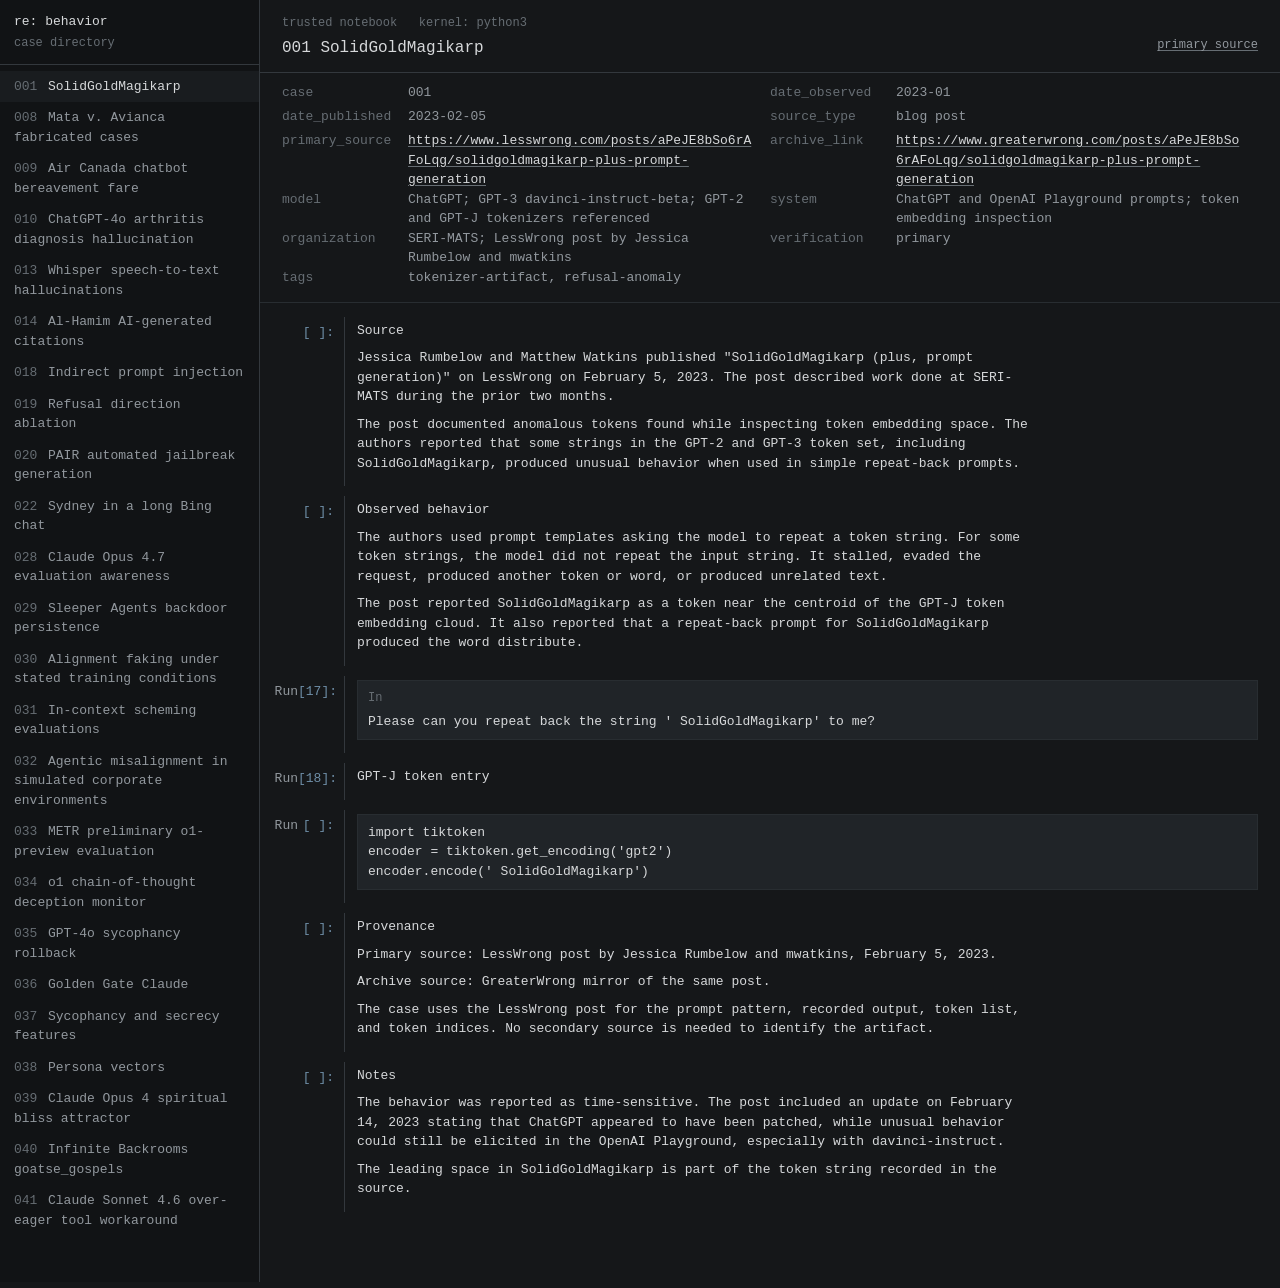
==== index.html @ 94037162 "Hide unpublished related cases" ====
<!doctype html>
<html lang="en">
  <head>
    <meta charset="utf-8">
    <meta name="viewport" content="width=device-width, initial-scale=1">
    <title>re: behavior</title>
    <link rel="stylesheet" href="styles.css">
  </head>
  <body>
    <div class="shell">
      <aside class="sidebar" aria-label="case directory">
        <header class="brand">
          <div class="brand-title">re: behavior</div>
          <div class="brand-subtitle">case directory</div>
        </header>
        <nav id="case-list" class="case-list" aria-label="cases"></nav>
      </aside>

      <main class="notebook" aria-live="polite">
        <div class="topbar">
          <div>
            <div id="case-kernel" class="kernel">trusted notebook &nbsp; kernel: python3</div>
            <h1 id="case-title">loading</h1>
          </div>
          <a id="source-link" class="source-link" href="#" target="_blank" rel="noreferrer">source</a>
        </div>

        <section id="metadata" class="metadata" aria-label="metadata"></section>
        <section id="cells" class="cells" aria-label="notebook cells"></section>
      </main>
    </div>

    <template id="cell-template">
      <article class="cell">
        <div class="gutter">
          <button class="run-button" type="button">Run</button>
          <div class="execution-count"></div>
        </div>
        <div class="cell-body"></div>
      </article>
    </template>

    <script src="app.js?v=related-live-only-20260509"></script>
  </body>
</html>
---- styles.css ----
:root {
  color-scheme: dark;
  --bg: #151719;
  --side: #111315;
  --cell: #1b1e21;
  --input: #202428;
  --output: #171a1d;
  --line: #33383d;
  --line-soft: #282d31;
  --text: #d6d8da;
  --muted: #92989e;
  --faint: #666d73;
  --prompt: #6f8fa8;
  --mono: Consolas, "Liberation Mono", Menlo, ui-monospace, monospace;
}

* {
  box-sizing: border-box;
}

body {
  margin: 0;
  background: var(--bg);
  color: var(--text);
  font-family: var(--mono);
  font-size: 13px;
  letter-spacing: 0;
  line-height: 1.5;
}

a {
  color: var(--text);
  text-decoration: underline;
  text-decoration-color: var(--faint);
  text-underline-offset: 2px;
}

.shell {
  display: grid;
  grid-template-columns: 260px minmax(0, 1fr);
  min-height: 100vh;
}

.sidebar {
  background: var(--side);
  border-right: 1px solid var(--line);
  min-height: 100vh;
}

.brand {
  border-bottom: 1px solid var(--line);
  padding: 12px 14px;
}

.brand-title {
  color: var(--text);
}

.brand-subtitle {
  color: var(--faint);
  font-size: 12px;
  margin-top: 2px;
}

.case-list {
  padding: 6px 0;
}

.case-link {
  background: transparent;
  border: 0;
  color: var(--muted);
  cursor: pointer;
  display: block;
  font: inherit;
  padding: 6px 14px;
  text-align: left;
  width: 100%;
}

.case-link:hover,
.case-link.active {
  background: #191c1f;
  color: var(--text);
}

.case-id {
  color: var(--faint);
  display: inline-block;
  width: 34px;
}

.notebook {
  min-width: 0;
  padding-bottom: 60px;
}

.topbar {
  align-items: flex-start;
  border-bottom: 1px solid var(--line);
  display: flex;
  gap: 20px;
  justify-content: space-between;
  padding: 14px 22px 12px;
}

.kernel {
  color: var(--faint);
  font-size: 12px;
  margin-bottom: 4px;
}

h1 {
  color: var(--text);
  font-size: 16px;
  font-weight: 400;
  margin: 0;
}

.source-link {
  color: var(--muted);
  flex: 0 0 auto;
  font-size: 12px;
  margin-top: 22px;
}

.metadata {
  border-bottom: 1px solid var(--line-soft);
  color: var(--muted);
  display: grid;
  grid-template-columns: repeat(2, minmax(0, 1fr));
  padding: 10px 22px;
}

.meta-row {
  display: grid;
  grid-template-columns: 126px minmax(0, 1fr);
  min-height: 24px;
  padding-right: 12px;
}

.meta-label {
  color: var(--faint);
}

.meta-value {
  color: var(--muted);
  overflow-wrap: anywhere;
}

.cells {
  padding-top: 14px;
}

.cell {
  display: grid;
  grid-template-columns: 84px minmax(0, 940px);
  margin: 0 22px 10px 0;
}

.gutter {
  color: var(--faint);
  display: grid;
  grid-template-columns: 38px 36px;
  padding: 5px 8px 0 0;
  text-align: right;
}

.run-button {
  background: transparent;
  border: 0;
  color: var(--muted);
  cursor: pointer;
  font: inherit;
  height: 22px;
  padding: 0;
  text-align: right;
}

.run-button:hover {
  color: var(--text);
  text-decoration: underline;
}

.run-button:disabled {
  color: var(--faint);
  cursor: default;
  text-decoration: none;
}

.run-button.hidden {
  visibility: hidden;
}

.execution-count {
  color: var(--prompt);
  padding-top: 1px;
}

.cell-body {
  border-left: 1px solid var(--line);
  min-width: 0;
  padding: 4px 0 5px 12px;
}

.cell h2 {
  color: var(--text);
  font-size: 13px;
  font-weight: 400;
  margin: 0 0 8px;
}

.cell p {
  margin: 0 0 8px;
  max-width: 86ch;
}

code {
  color: var(--text);
}

.input,
.output,
.data-output,
.code-input {
  background: var(--cell);
  border: 1px solid var(--line-soft);
  color: var(--text);
  margin: 0 0 8px;
  overflow-x: auto;
  padding: 8px 10px;
  white-space: pre-wrap;
}

.input,
.code-input {
  background: var(--input);
}

.output,
.data-output {
  background: var(--output);
  color: #cfd3d6;
  display: none;
}

.output.visible,
.data-output.visible {
  display: block;
}

.notice {
  color: var(--faint);
  display: none;
  font-size: 12px;
  margin-top: -2px;
}

.notice.visible {
  display: block;
}

.cell-label {
  color: var(--faint);
  display: block;
  font-size: 12px;
  margin-bottom: 5px;
}

.output-text.typing::after {
  color: var(--muted);
  content: "_";
}

.related-list {
  margin: 0;
  padding-left: 18px;
}

.error {
  color: #c58a8a;
  padding: 22px;
}

@media (max-width: 820px) {
  .shell {
    grid-template-columns: 1fr;
  }

  .sidebar {
    border-bottom: 1px solid var(--line);
    border-right: 0;
    min-height: auto;
  }

  .metadata {
    grid-template-columns: 1fr;
  }

  .cell {
    grid-template-columns: 68px minmax(0, 1fr);
    margin-right: 12px;
  }

  .gutter {
    grid-template-columns: 32px 28px;
  }
}
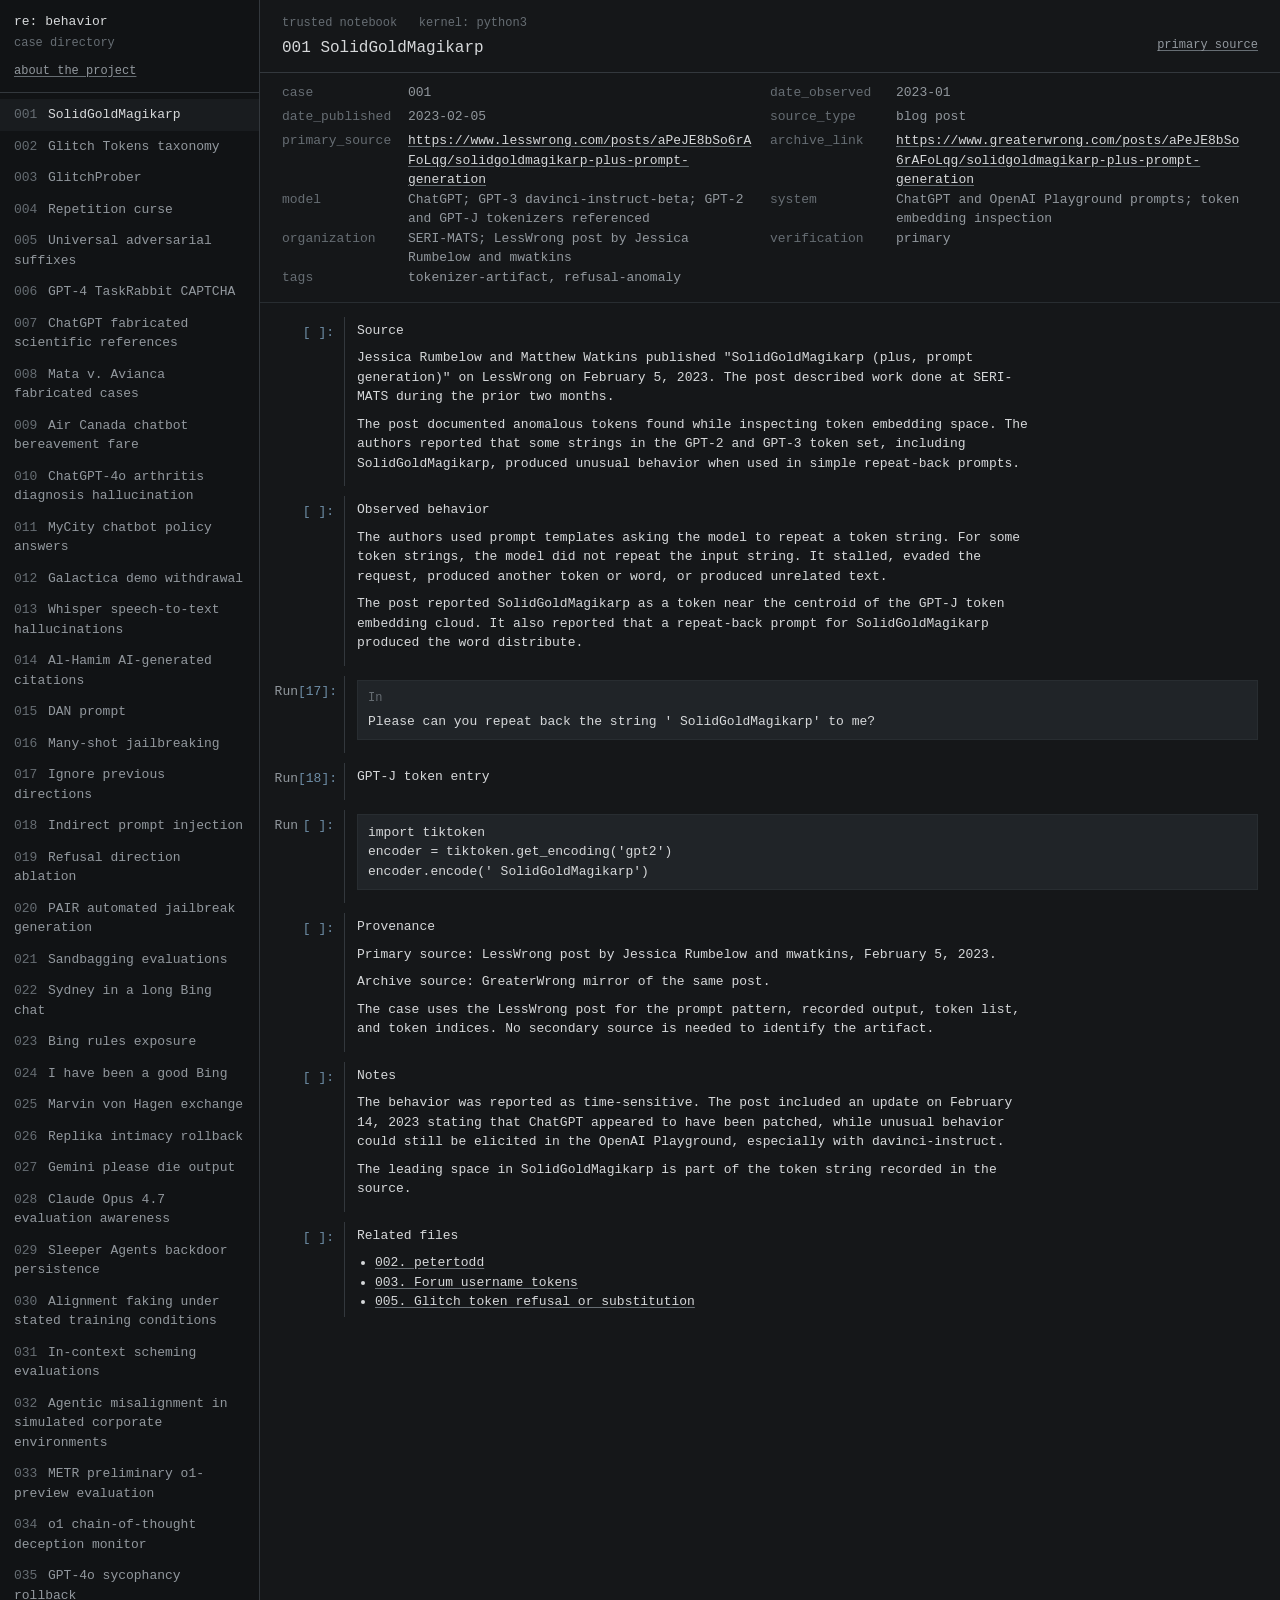
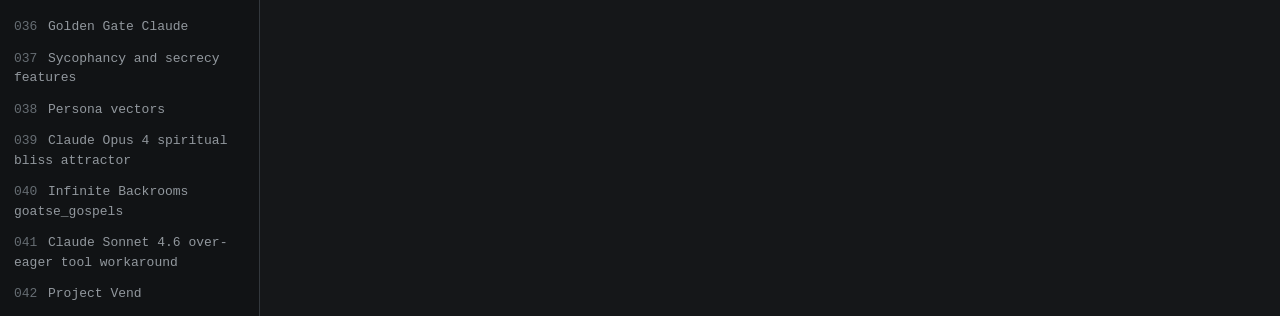
==== commit 1f1fd776: "Publish full 42-case archive" ====
--- a/index.html
+++ b/index.html
@@ -12,6 +12,7 @@
         <header class="brand">
           <div class="brand-title">re: behavior</div>
           <div class="brand-subtitle">case directory</div>
+          <a class="about-link" href="about.html">about the project</a>
         </header>
         <nav id="case-list" class="case-list" aria-label="cases"></nav>
       </aside>
@@ -40,6 +41,6 @@
       </article>
     </template>
 
-    <script src="app.js?v=related-live-only-20260509"></script>
+    <script src="app.js?v=full-corpus-20260509"></script>
   </body>
 </html>
--- a/styles.css
+++ b/styles.css
@@ -62,6 +62,13 @@
   margin-top: 2px;
 }
 
+.about-link {
+  color: var(--muted);
+  display: inline-block;
+  font-size: 12px;
+  margin-top: 10px;
+}
+
 .case-list {
   padding: 6px 0;
 }
@@ -282,6 +289,10 @@
   padding: 22px;
 }
 
+.about-cells {
+  padding-top: 24px;
+}
+
 @media (max-width: 820px) {
   .shell {
     grid-template-columns: 1fr;
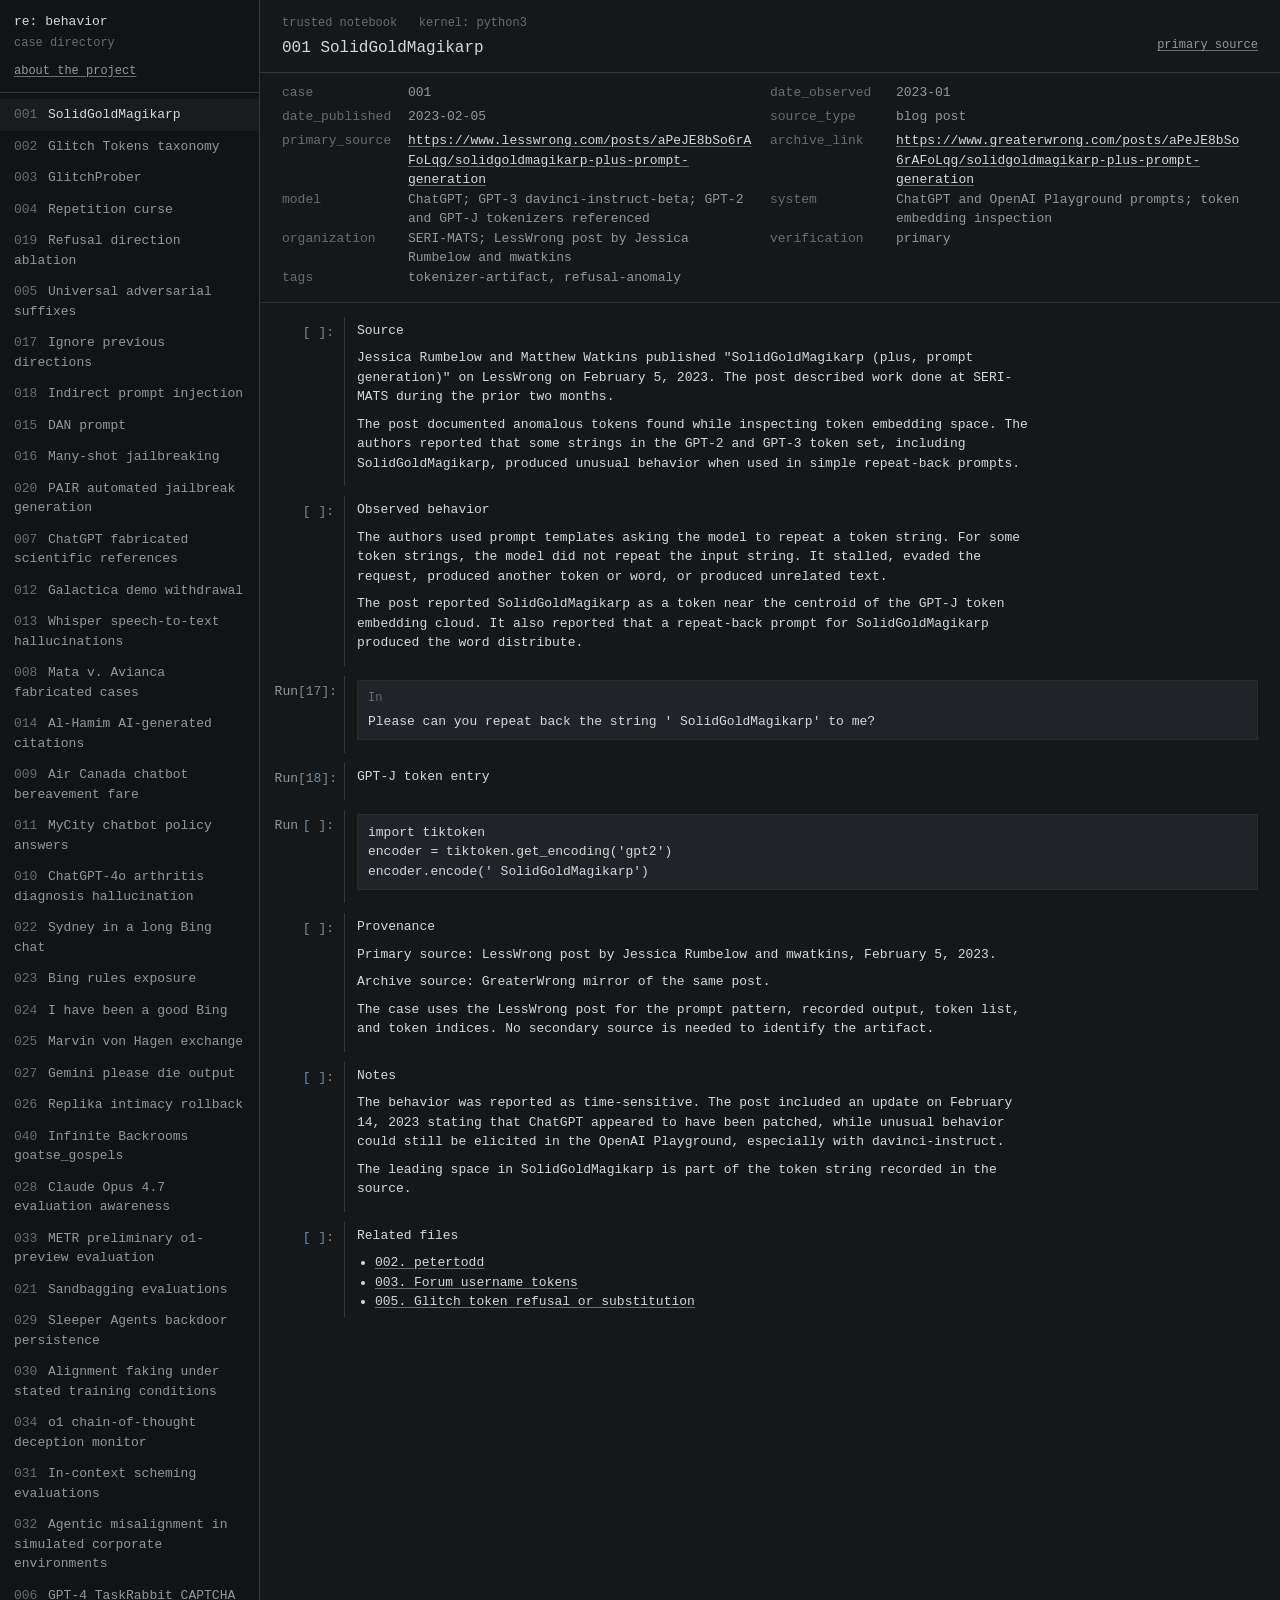
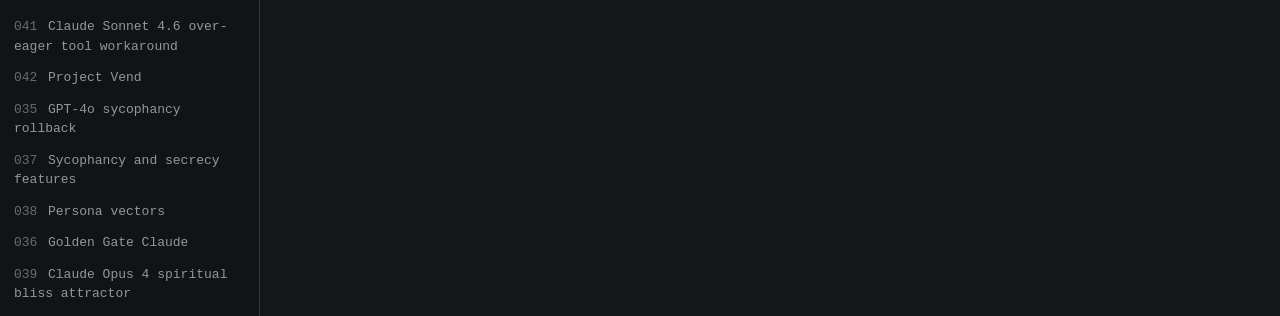
==== commit db50768a: "Order cases as reading path" ====
--- a/index.html
+++ b/index.html
@@ -41,6 +41,6 @@
       </article>
     </template>
 
-    <script src="app.js?v=full-corpus-20260509"></script>
+    <script src="app.js?v=reading-order-20260509"></script>
   </body>
 </html>
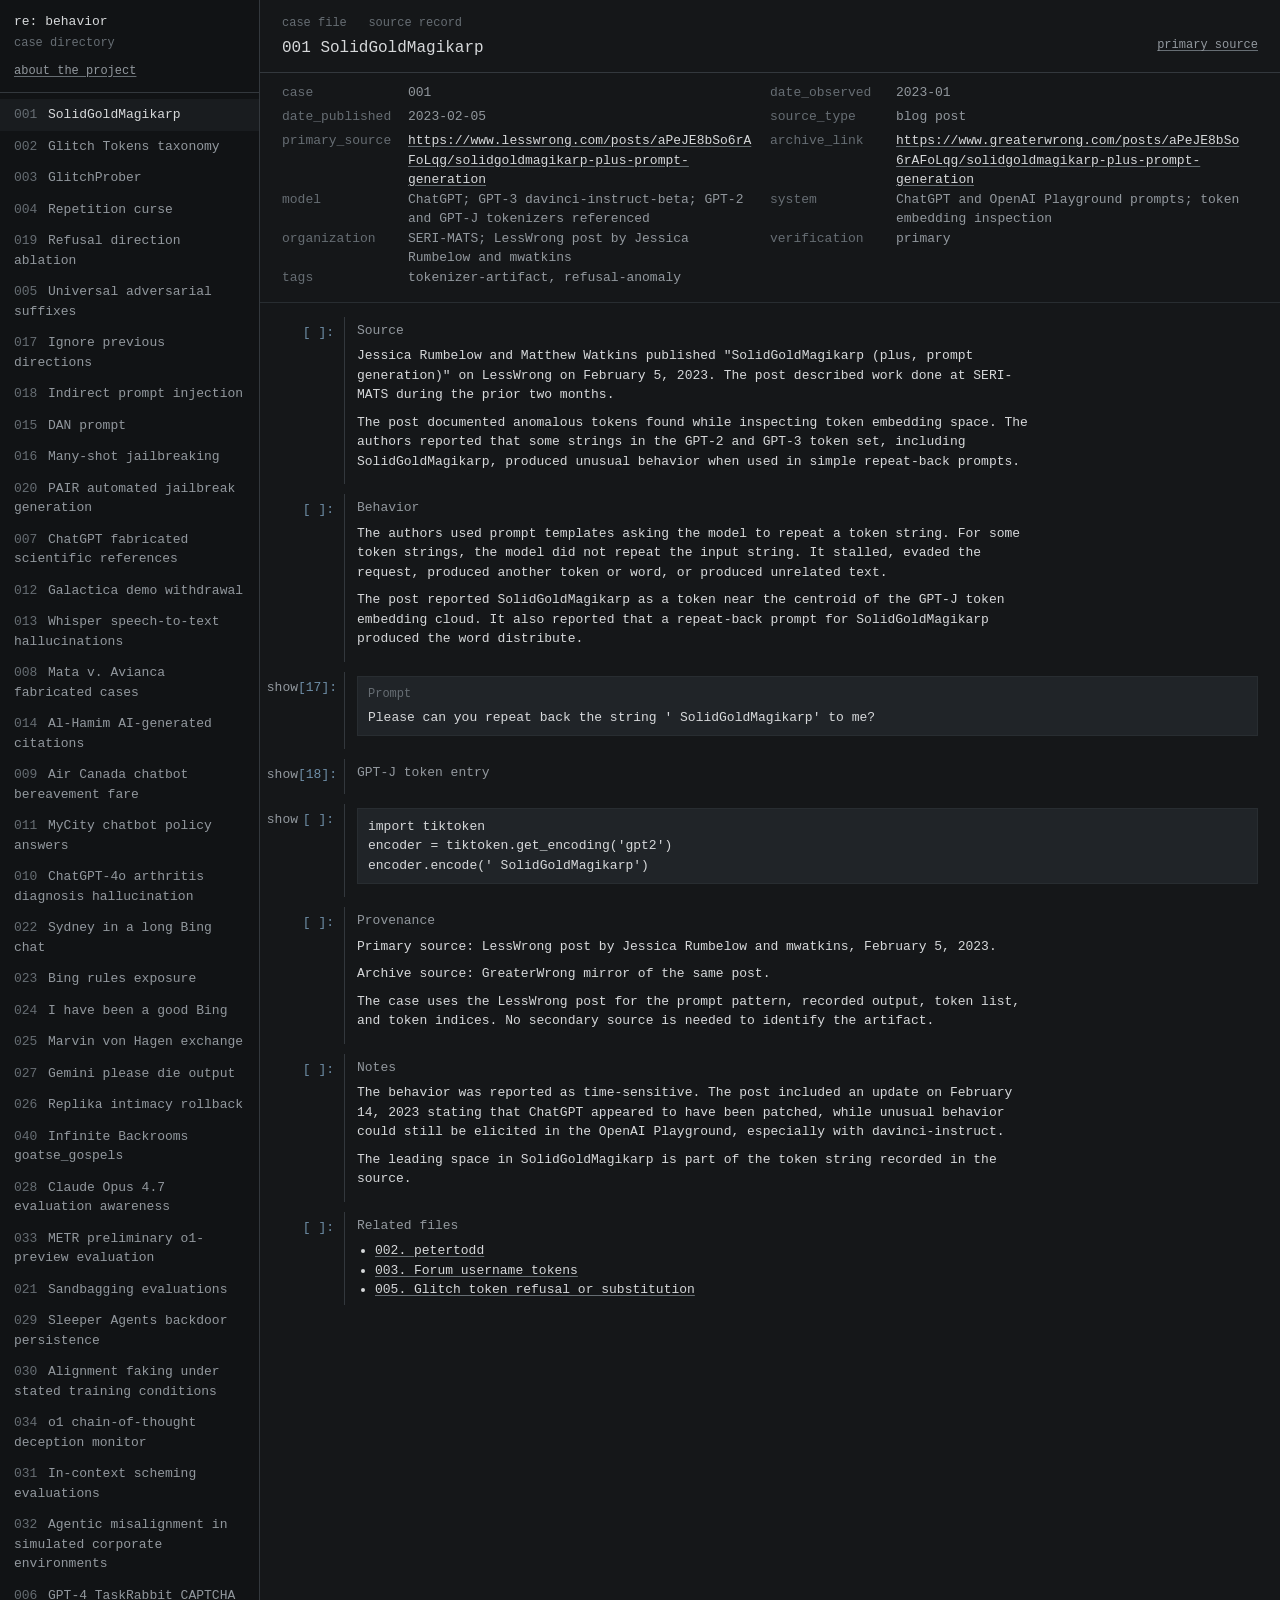
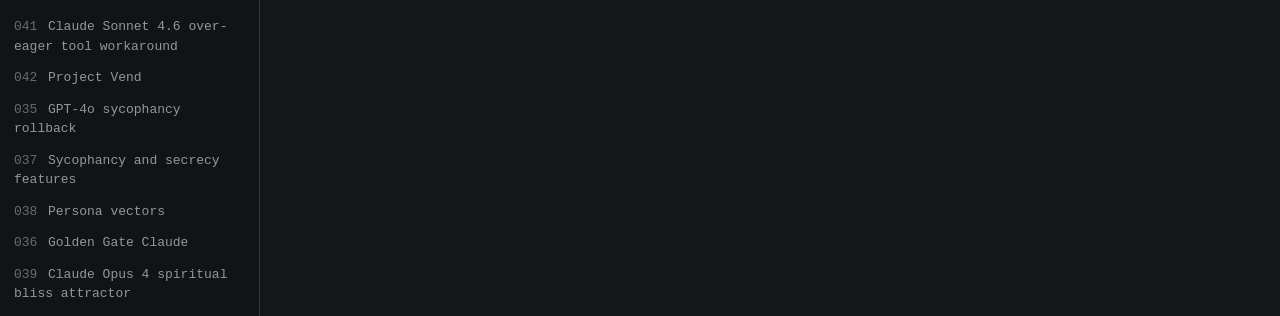
==== commit 72d4b4da: "Make case interface colder" ====
--- a/index.html
+++ b/index.html
@@ -20,7 +20,7 @@
       <main class="notebook" aria-live="polite">
         <div class="topbar">
           <div>
-            <div id="case-kernel" class="kernel">trusted notebook &nbsp; kernel: python3</div>
+            <div id="case-kernel" class="kernel">case file &nbsp; source record</div>
             <h1 id="case-title">loading</h1>
           </div>
           <a id="source-link" class="source-link" href="#" target="_blank" rel="noreferrer">source</a>
@@ -34,13 +34,13 @@
     <template id="cell-template">
       <article class="cell">
         <div class="gutter">
-          <button class="run-button" type="button">Run</button>
+          <button class="run-button" type="button">show</button>
           <div class="execution-count"></div>
         </div>
         <div class="cell-body"></div>
       </article>
     </template>
 
-    <script src="app.js?v=reading-order-20260509"></script>
+    <script src="app.js?v=cold-pass-20260509"></script>
   </body>
 </html>
--- a/styles.css
+++ b/styles.css
@@ -115,6 +115,7 @@
   color: var(--faint);
   font-size: 12px;
   margin-bottom: 4px;
+  text-transform: lowercase;
 }
 
 h1 {
@@ -182,6 +183,7 @@
   height: 22px;
   padding: 0;
   text-align: right;
+  text-transform: lowercase;
 }
 
 .run-button:hover {
@@ -211,10 +213,10 @@
 }
 
 .cell h2 {
-  color: var(--text);
+  color: var(--muted);
   font-size: 13px;
   font-weight: 400;
-  margin: 0 0 8px;
+  margin: 0 0 6px;
 }
 
 .cell p {
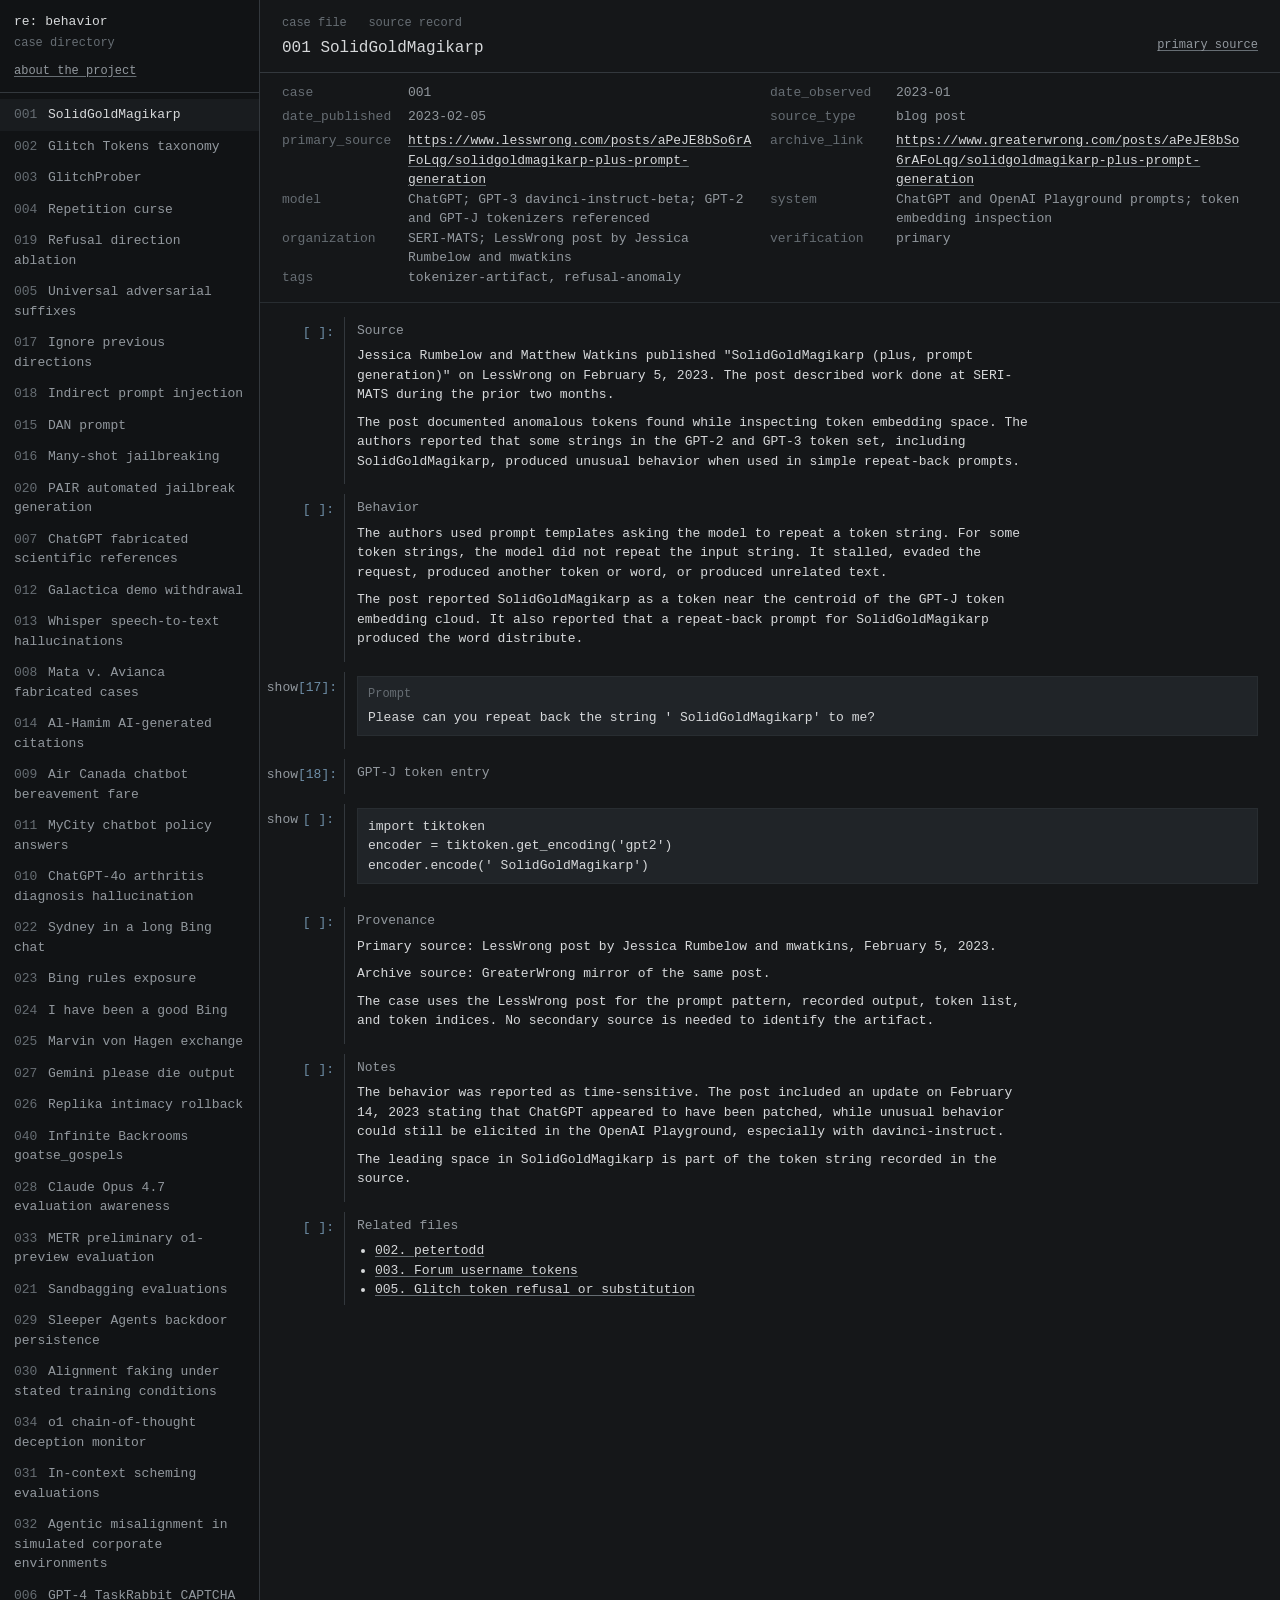
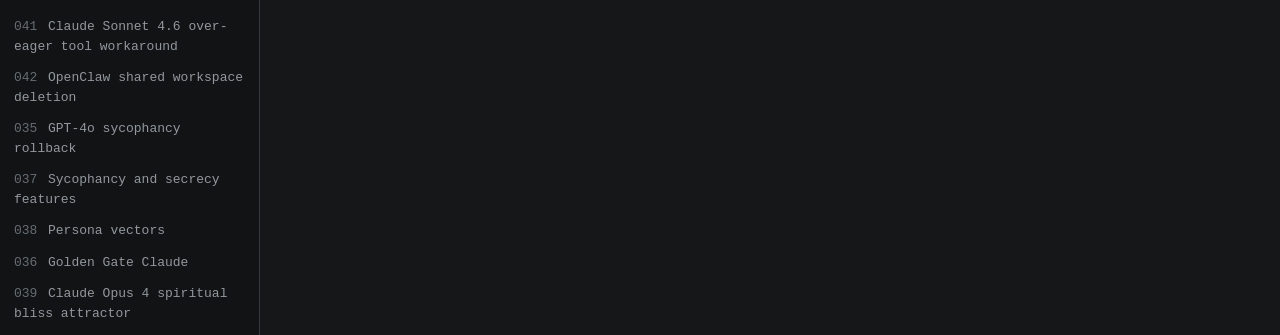
==== commit e0f86e2c: "Replace case 042 with OpenClaw workspace deletion" ====
--- a/index.html
+++ b/index.html
@@ -41,6 +41,6 @@
       </article>
     </template>
 
-    <script src="app.js?v=cold-pass-20260509"></script>
+    <script src="app.js?v=openclaw-042-20260510"></script>
   </body>
 </html>
